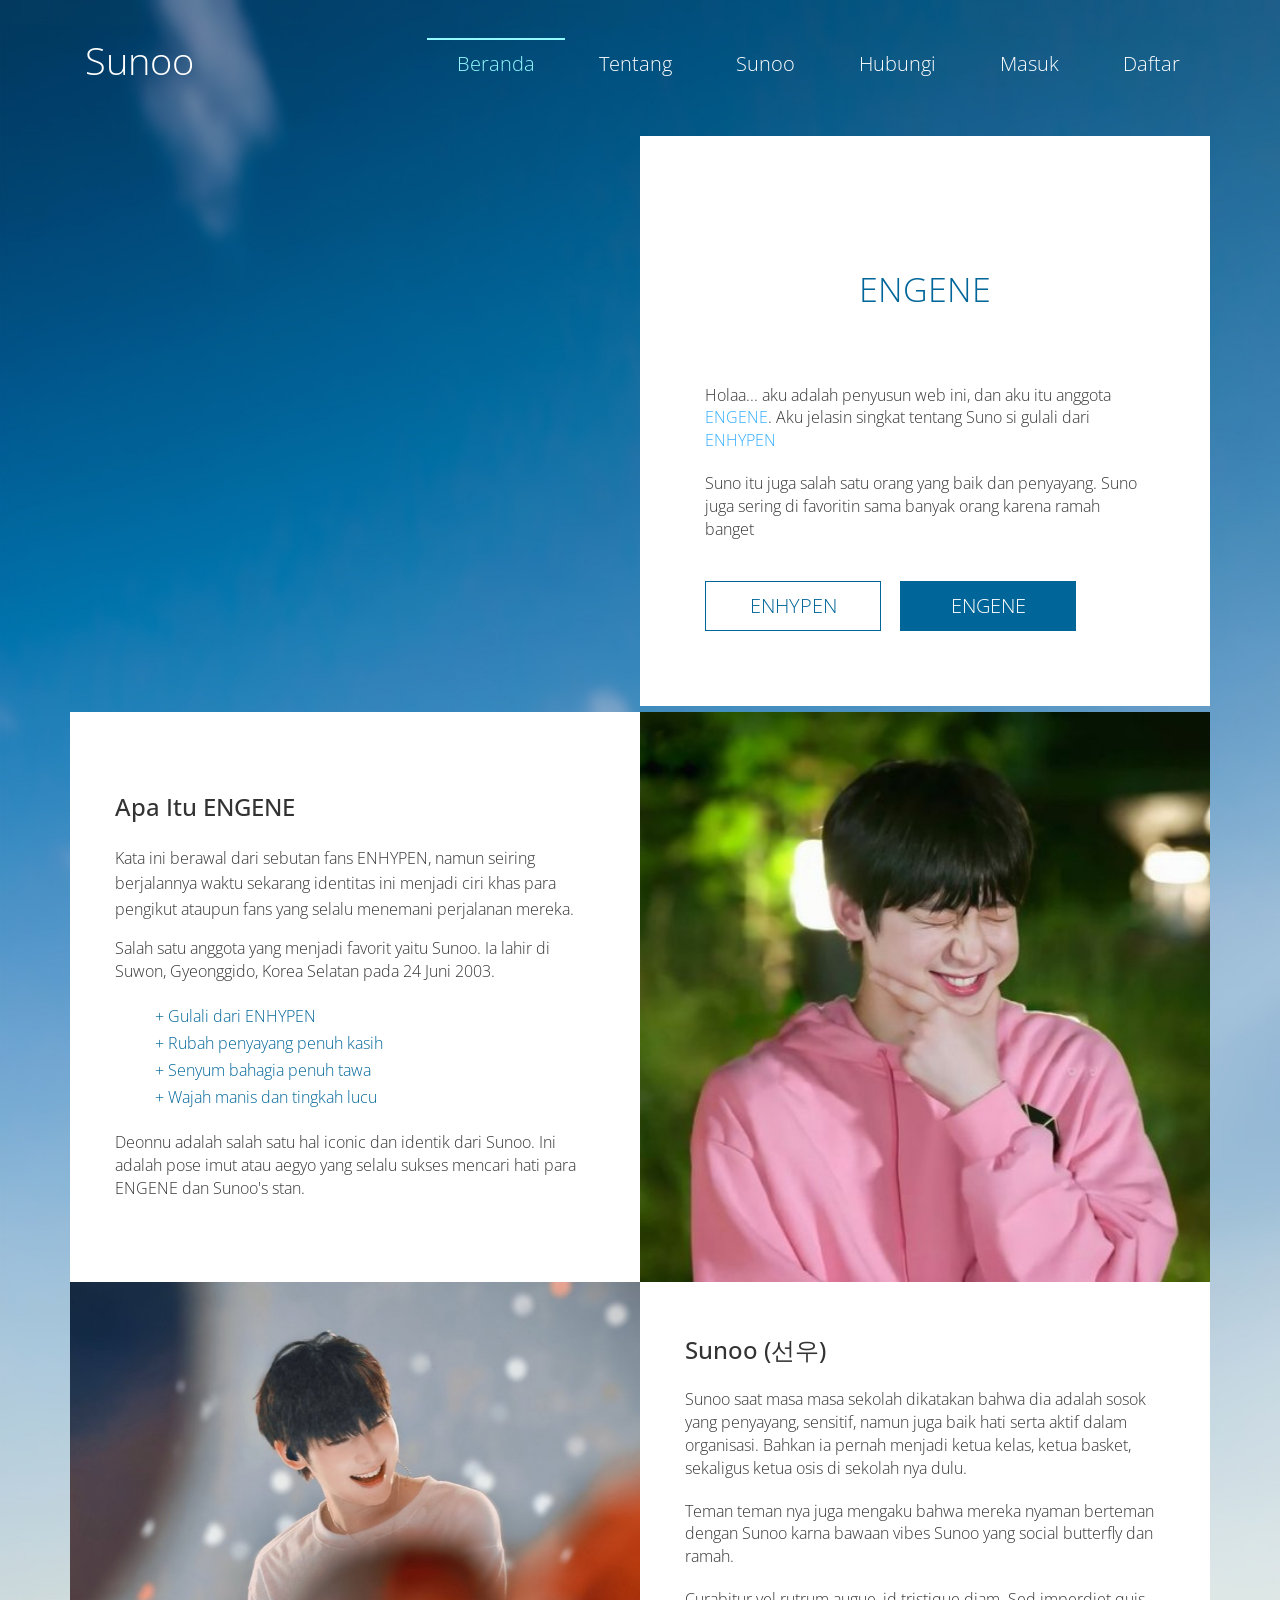
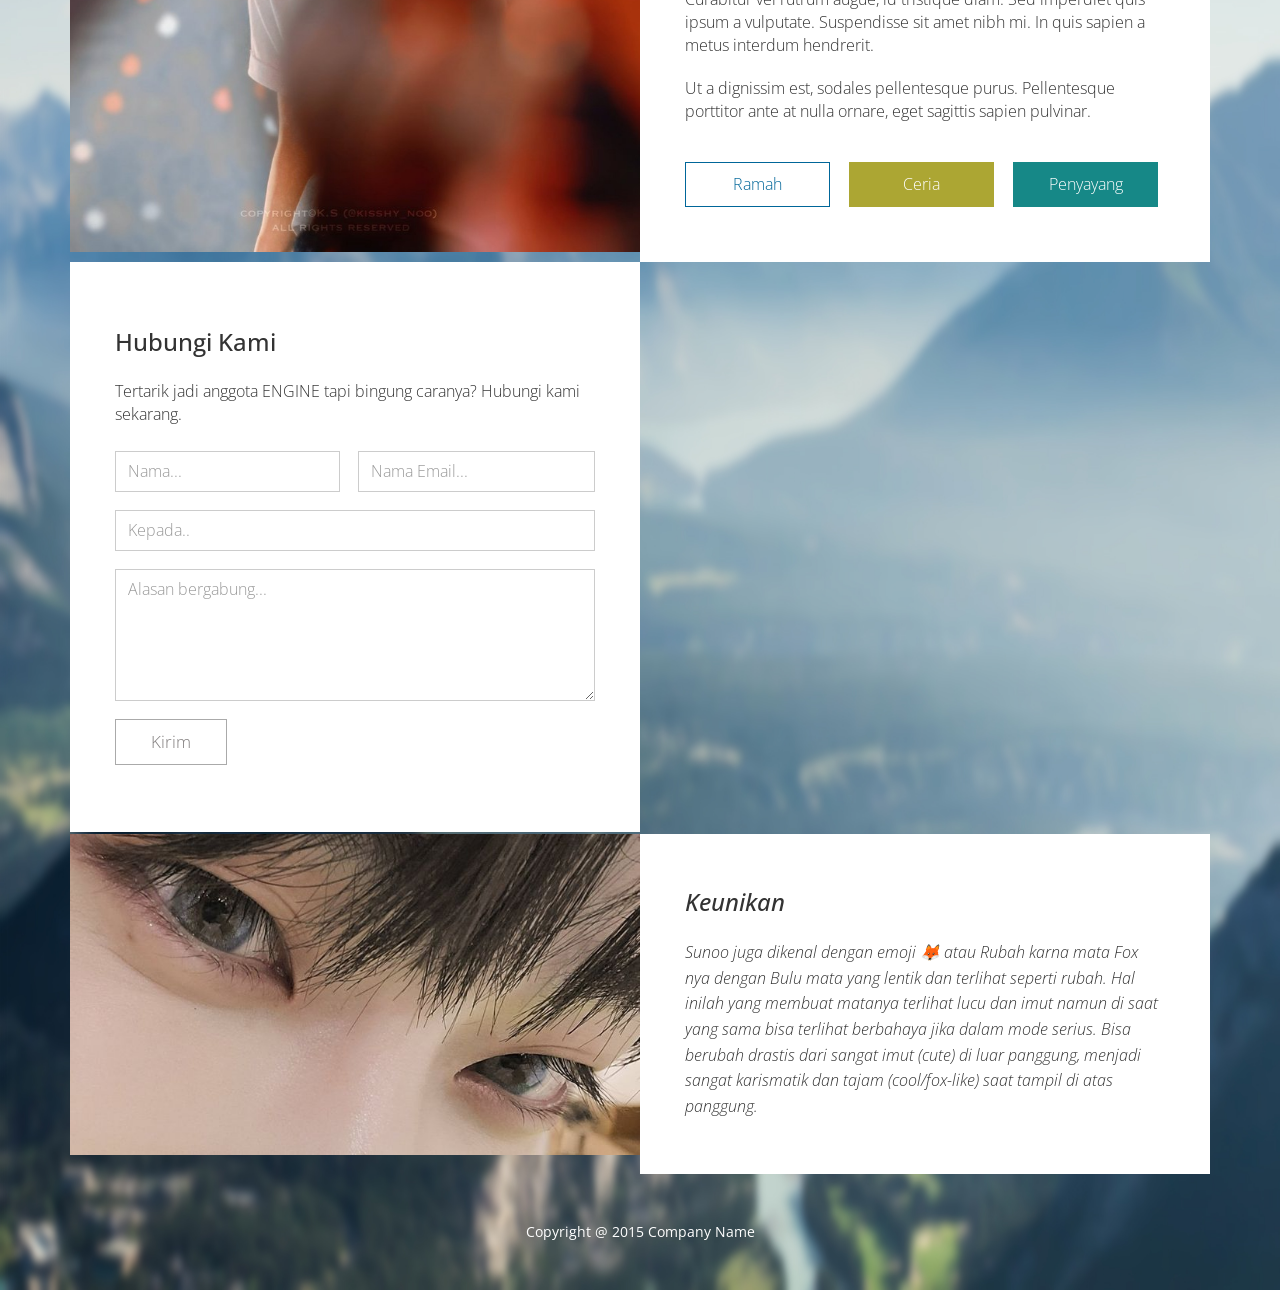
==== index.html @ 1806d96b "Update index.html" ====
<!DOCTYPE html>
<head>
    <meta http-equiv="Content-Type" content="text/html; charset=utf-8" />
    <meta http-equiv="X-UA-Compatible" content="IE=edge">
    <meta name="viewport" content="width=device-width, initial-scale=1">
    <link href='https://fonts.googleapis.com/css?family=Open+Sans:300,400,600,700' rel='stylesheet' type='text/css'>
    <link rel="stylesheet" type="text/css" href="css/bootstrap.min.css">
    <link rel="stylesheet" type="text/css" href="css/templatemo-style.css">
<!--
Puzzle Template
http://www.templatemo.com/tm-477-puzzle
-->
    <title>Puzzle by templatemo</title>
</head>

<body>
    <div class="fixed-header">
        <div class="container">
            <div class="navbar-header">
                <button type="button" class="navbar-toggle">
                    <span class="icon-bar"></span>
                    <span class="icon-bar"></span>
                    <span class="icon-bar"></span>                        
                </button>
                <a class="navbar-brand" href="#">Sunoo</a>
            </div>
            <nav class="main-menu">
                <ul>
                    <li><a href="#home">Beranda</a></li>
                    <li><a href="#services">Tentang</a></li>
                    <li><a href="#clients">Sunoo</a></li>
                    <li><a href="#contact">Hubungi</a></li>
				 <li id="loginMenu" ><a href="login/login.html">Masuk</a></li>
    <li id="registerMenu"><a href="login/register.html">Daftar</a></li>
    <li id="logoutMenu" style="display: none;"><a href="#" id="authLink">Keluar</a></li>
                </ul>
            </nav>
        </div>
    </div>
    
    <div class="container">
        <section class="col-md-12 content" id="home">
           <div class="col-lg-6 col-md-6 content-item">
               
			   
			   <iframe src="https://www.google.com/maps/embed?pb=!1m18!1m12!1m3!1d3952.8996319272687!2d110.39281007500517!3d
				   -7.80044999221977!2m3!1f0!2f0!3f0!3m2!1i1024!2i768!4f13.1!3m3!1m2!1s0x2e7a57669d43fe55%3A0x75fae1bb400d4da5!2sSMA%20Negeri%208%20Yogyakarta!5e0!3m2!1sid!2sid!4v1781585911692!5m2!1sid!2sid" 
				   width="100%" height="570" style="border:0;" allowfullscreen="" loading="lazy" referrerpolicy="no-referrer-when-downgrade"></iframe>
			   
           </div>
           <div class="col-lg-6 col-md-6 content-item content-item-1 background">
               <h2 class="main-title text-center dark-blue-text">ENGENE</h2>
               <p>Holaa... aku adalah penyusun web ini, dan aku itu anggota <span class="light-blue-text">ENGENE</span>. Aku jelasin singkat tentang Suno si gulali dari <span class="light-blue-text">ENHYPEN</span></p>
               <p>Suno itu juga salah satu orang yang baik dan penyayang. Suno juga sering di favoritin sama banyak orang karena ramah banget</p>               
               <button type="button" class="btn btn-big dark-blue-bordered-btn">ENHYPEN</button>
               <button type="button" class="btn btn-big dark-blue-btn">ENGENE</button>
           </div>
       </section>

       <section class="col-md-12 content padding" id="services">
        <div class="col-lg-6 col-md-6 col-md-push-6 content-item">
           <img src="images/Sunoo picture 1.jpg" alt="Image" class="tm-image">
       </div>
       <div class="col-lg-6 col-md-6 col-md-pull-6 content-item background flexbox">
           <h2 class="section-title">Apa Itu ENGENE</h2>
           <p class="section-text">Kata ini berawal dari sebutan fans ENHYPEN, namun seiring berjalannya waktu
		   sekarang identitas ini menjadi ciri khas para pengikut ataupun fans yang selalu menemani perjalanan mereka.</p>
		   <P>Salah satu anggota yang menjadi favorit yaitu Sunoo. Ia lahir di Suwon, Gyeonggido, Korea Selatan pada 24 Juni 2003.</P>
           <ul class="dark-blue-text">
               <li>+ Gulali dari ENHYPEN</li>
               <li>+ Rubah penyayang penuh kasih</li>
               <li>+ Senyum bahagia penuh tawa</li>
               <li>+ Wajah manis dan tingkah lucu</li>
           </ul>
           <p> Deonnu adalah salah satu hal iconic dan identik dari Sunoo. 
			   Ini adalah pose imut atau aegyo yang selalu sukses mencari hati para ENGENE dan Sunoo's stan. </p>
       </div>

   </section>


   <section class="col-md-12 content" id="clients">
       <div class="col-lg-6 col-md-6 content-item">
           <img src="images/Sunoo picture 2.jpg" alt="Image" class="tm-image">
       </div>
       <div class="col-lg-6 col-md-6 content-item background flexbox">
           <h2 class="section-title">Sunoo (선우)</h2>
           <p>Sunoo saat masa masa sekolah dikatakan bahwa dia adalah sosok yang penyayang, sensitif, namun juga baik hati serta aktif dalam organisasi. Bahkan ia pernah menjadi ketua kelas, ketua basket, sekaligus ketua osis di sekolah nya dulu.</p>
           <p>Teman teman nya juga mengaku bahwa mereka nyaman berteman dengan Sunoo karna bawaan vibes Sunoo yang social butterfly dan ramah.</p>
           <p>Curabitur vel rutrum augue, id tristique diam. Sed imperdiet quis ipsum a vulputate. Suspendisse sit amet nibh mi. In quis sapien a metus interdum hendrerit. </p>
           <p>Ut a dignissim est, sodales pellentesque purus. Pellentesque porttitor ante at nulla ornare, eget sagittis sapien pulvinar.</p>
           <div>
               <button type="button" class="btn dark-blue-bordered-btn normal-btn">Ramah</button>
               <button type="button" class="btn yellow-btn normal-btn">Ceria</button>
               <button type="button" class="btn green-btn normal-btn">Penyayang</button>    
           </div>             
       </div>
   </section>


   <section class="col-md-12 content" id="contact">
       <div class="col-lg-6 col-md-6 col-md-push-6 content-item">
           

		   <iframe width="560" height="280" src="https://www.youtube.com/embed/wXFLzODIdUI?si=yApA4W4ki4CWRCV7"
			   title="YouTube video player" frameborder="0" allow="accelerometer; autoplay; clipboard-write; encrypted-media; gyroscope; picture-in-picture;
			   web-share" referrerpolicy="strict-origin-when-cross-origin" allowfullscreen></iframe>

		   <iframe width="560" height="280" src="https://www.youtube.com/embed/qedonJosQ3g?si=vlTfmJRQ07raY9t3"
			   title="YouTube video player" frameborder="0" allow="accelerometer; autoplay; clipboard-write; encrypted-media; gyroscope; picture-in-picture; 
			   web-share" referrerpolicy="strict-origin-when-cross-origin" allowfullscreen></iframe>
		   
       </div>
       <div class="col-lg-6 col-md-6 col-md-pull-6 content-item background flexbox">
           <h2 class="section-title">Hubungi Kami</h2>
           <p class="margin-b-25">Tertarik jadi anggota ENGINE tapi bingung caranya? Hubungi kami sekarang.</p>

           <!--<div class="row"> -->
           <form method="post" name="contact-form" class="contact-form">
            <div class="col-lg-6 col-md-6 col-sm-6 col-xs-12">
                <div class="form-group">
                    <input name="name" type="text" class="form-control" id="name" placeholder="Nama..." required>
                </div>    
            </div>
            <div class="col-lg-6 col-md-6 col-sm-6 col-xs-12 pad-l-3">
                <div class="form-group contact-field">
                    <input name="email" type="email" class="form-control" id="email" placeholder="Nama Email..." required>
                </div>    
            </div>
            <div class="col-lg-12 col-md-12 col-sm-12 col-xs-12">
                <div class="form-group contact-field">
                    <input name="subject" type="text" class="form-control" id="subject" placeholder="Kepada.." required>
                </div>   
            </div>
            <div class="col-lg-12 col-md-12 col-sm-12 col-xs-12">
                <div class="form-group contact-field">
                    <textarea name="message" rows="5" class="form-control" id="message" placeholder="Alasan bergabung..." required></textarea>
                </div>    
            </div>
            <div class="col-lg-12 col-md-12 col-sm-12 col-xs-12">
                <div class="form-group margin-b-0">
                    <button type="submit" id="form-submit" class="btn no-bg btn-contact">Kirim</button>
                </div>    
            </div>
        </form>
        <!--</div> -->
        <div id="msgSubmit" class="h3 text-center hidden">Pesan Terkirim</div>

    </div>

</section>

<footer class="col-md-12 content" id="externals">
 <div class="col-lg-6 col-md-6 last">
   <img src="images/Sunoo picture 3.jpg" alt="Image" class="tm-image">
</div>
<div class="col-lg-6 col-md-6 background last about-text-container">
   <h2 class="section-title">Keunikan</h2>
   <p class="about-text">Sunoo juga dikenal dengan emoji 🦊 atau Rubah karna mata
	   Fox nya dengan Bulu mata yang lentik dan terlihat seperti rubah. Hal inilah yang membuat 
	   matanya terlihat lucu dan imut namun di saat yang sama bisa terlihat berbahaya jika dalam mode serius.
	   Bisa berubah drastis dari sangat imut (cute)
	   di luar panggung, menjadi sangat karismatik dan tajam (cool/fox-like) saat tampil di atas panggung.</p>       
</div>
</footer>

</div>

<div class="text-center footer">
	<div class="container">
		Copyright @ 2015 Company Name
    </div>
</div>

<script src="js/jquery.min.js"></script>
<script src="js/bootstrap.min.js"></script>
<script src="js/jquery.singlePageNav.min.js"></script>
<script src="login/js/welcome.js"></script>
<script>

// Check scroll position and add/remove background to navbar
function checkScrollPosition() {
    if($(window).scrollTop() > 50) {
      $(".fixed-header").addClass("scroll");
  } else {        
      $(".fixed-header").removeClass("scroll");
  }
}

$(document).ready(function () {   
    // Single page nav
    $('.fixed-header').singlePageNav({
        offset: 59,
        filter: ':not(.external)',
        updateHash: true        
    });

    checkScrollPosition();

    // nav bar
    $('.navbar-toggle').click(function(){
        $('.main-menu').toggleClass('show');
    });

    $('.main-menu a').click(function(){
        $('.main-menu').removeClass('show');
    });
});

$(window).on("scroll", function() {
    checkScrollPosition();    
});
</script>

	<script>
    
    const loginMenu = document.getElementById("loginMenu");
    const registerMenu = document.getElementById("registerMenu");
    const logoutMenu = document.getElementById("logoutMenu");
    const authLink = document.getElementById("authLink");

    
    const isLoggedIn = localStorage.getItem("username");

    if (isLoggedIn) {
        
        loginMenu.style.display = "none";    
        registerMenu.style.display = "none"; 
        logoutMenu.style.display = "block";  

        authLink.href = "../index.html";
        loginMenu.href ="../index.html";
        registerMenu.href="../index.html";
        
        authLink.addEventListener("click", function(e) {
            e.preventDefault(); 
            
            localStorage.removeItem("username");
            alert("Kamu berhasil keluar!");

            window.location.reload();
            
            
             
        });

    }
        </script>
	
</body>
</html>
---- css/templatemo-style.css ----
/* 

Puzzle Template

http://www.templatemo.com/tm-477-puzzle 

*/

a,
a:hover,
a:focus {
    text-decoration: none;
}
a:focus {
    outline: none;
}
body{
    margin:0;
    padding:0;
    background-image:url(../images/back.jpg);
    background-repeat:no-repeat;
    background-size:100% 100%;
    font-family: 'Open Sans', sans-serif;
    font-size: 16px;
    font-weight:300;
}
.row {
    margin-right: 0px;
    margin-left: 0px;
}
p {
    margin: 0 0 20px;
}
.tm-image {
    width: 100%;
    height: 100%;
}
.fixed-header{
    width:100%;
    float:left;
    /*background-color:#023D69;*/
    position:fixed;
    top:0;
    z-index:111;
    transition:all 0.4s;
    -webkit-transition:all 0.4s;
    padding: 35px 0px;
}
.navbar-toggle {
    position: absolute;
    top: 8px;
    right: 17px;
    margin: 0;
    z-index: 99999999;
    color: #fff;
    padding: 10px 10px;
    background-color: #006699;
    border: none;
    font-weight: bold;
    display:none;
}
.navbar-brand {
    color: #fff;
    font-weight:300;
    font-size: 38px;
}
.navbar-brand:hover,
.navbar-brand:focus {
    color: #93FAFF;
}
.fixed-header ul{
    padding:0;
    float:right;
    margin:0;
}
.fixed-header ul li{
    display:inline-block;
    padding: 15px 0px;
}
.fixed-header ul li a{
    text-decoration:none;
    color:#fff;
    font-size: 20px;
    font-weight: 300;
    padding: 10px 30px 0;    
}
.fixed-header ul li a:hover,
.fixed-header ul li .current{
    color: #93FAFF;
    border-top:2px solid #93FAFF;
}
.fixed-header {
    background: transparent;
}
.fixed-header.scroll {
    background: rgba(2, 61, 105, 0.80);
    padding: 0;
}
.fixed-header.scroll .navbar-brand {
    font-size: 30px;
}

#home {
    padding-top: 8.5em;
}
.content {
    padding-right: 0px;
    padding-left: 0px;
}
.content-item {
    padding-right: 0px;
    padding-left: 0px;
    min-height:570px !important;
}
.content-item p:last-child {
    margin-bottom: 0;
}
.background.content-item-1 {
    padding: 60px 65px;
}
.last {
    padding-right: 0px;
    padding-left: 0px;
    min-height:284px !important;    
}
.background {
    background-color: #fff;
    padding: 55px 45px;
}
.about-text-container {
    font-style: italic;
    display: -webkit-flex;
    display: -ms-flexbox;
    display: flex;
    -webkit-flex-direction: column;
        -ms-flex-direction: column;
            flex-direction: column;
    -webkit-justify-content: center;
        -ms-flex-pack: center;
            justify-content: center;
}
.about-text {
    margin-bottom: 0;
    line-height: 1.6;
}
.main-title {    
    font-weight: 300;
    font-size: 34px;
    line-height: 1.4;
    margin-top: 70px;
    margin-bottom: 70px;
}
.section-title {
    font-size: 1.5em;
    margin-top: 0;
    margin-bottom: 25px;
}
.dark-blue-text {
    color: #006699;
}
.light-blue-text {
    color: #2FACFF;
}
.dark-blue-bordered-btn:hover,
.dark-blue-bordered-btn:focus,
.dark-blue-btn {
    background: #006699;
    color: white;    
}
.dark-blue-btn:hover,
.dark-blue-btn:focus,
.dark-blue-bordered-btn {
    background: none;
    border: 1px solid #006699;
    color: #006699;
}
.section-text {
    line-height: 1.6;
    font-size: 1em;
    margin-bottom: 15px;
}
.background ul {
   margin-bottom:20px;
}
.background li {
    list-style: none;
    font-size: 16px;
    line-height: 27px;
}
.btn {
    border-radius:0px;
    padding: 10px 25px;
    margin-top: 20px;
    font-size: 20px;
    font-weight: 300;
    margin-right: 15px;
    transition:all 0.3s;
    -webkit-transition:all 0.3s;
}
.btn:last-child {
    margin-right: 0;
}
.btn-big {
    padding: 10px 40px;
    min-width: 176px;
}
.btn-contact {
    font-size: 17px;
    padding: 10px 35px;
    color: #807D7D;
    font-weight: 300;
    margin-top: 0;
    transition: all 0.3s ease;
}
.btn-contact:hover,
.btn-contact:focus {
    color: white;
    background-color: rgba(47,47,47,0.5);
}
.no-bg {
    background: none;
    border: 1px solid #aaa;
}
.yellow-btn {
    background:#ACA633;
    border:1px solid #ACA633;
    color:#fff;
}
.yellow-btn:hover,
.yellow-btn:focus {
    background: none;
    color: #ACA633;
}
.green-btn {
    background:#168887;
    border:1px solid #168887;
    color:#fff; 
}
.green-btn:hover,
.green-btn:focus {
    background: none;
    color: #168887;
}
.normal-btn {
    font-size: 16px;
    font-weight: 300;
    min-width: 145px;
}
.form-control {
    box-shadow: none;
    font-size: 16px;
    height: auto;
    padding: 8px 12px;
}
.form-group {
    margin-bottom: 18px;
}
.contact-form {
    overflow: hidden;
    margin-left: -15px;
    margin-right: -15px;
}
.content-item input, .content-item textarea {
    border-radius:0px;
}
.contact-field {
    padding-left: 0;
    padding-right: 0;
}
.footer {
    color:#fff;
    font-size: 14px;
    font-weight: 400;
    padding:48px 0;
}
.footer a {
	color: #FF6;
}
.margin-b-0 {
    margin-bottom: 0;
}
.flexbox {
    display: -webkit-flex;
    display: -ms-flexbox;
    display: flex;
    -webkit-flex-direction: column;
        -ms-flex-direction: column;
            flex-direction: column;
    -webkit-justify-content: center;
        -ms-flex-pack: center;
            justify-content: center;
}
.pad-l-3 {
    padding-left: 3px;
}
.margin-b-25 {
    margin-bottom: 25px;
}

@media screen and (max-width:1199px){
    .content-item {
        min-height: 470px !important;
    }
    .content-item img {
        min-height: 470px !important;
    }
    .background p {
        line-height: 22px;        
    }
    .background p,
    .background li {
        font-size: 13px;
    }
    .background h2 {
        margin-bottom: 15px !important;
    }
    p {
        margin: 0 0 10px;
    }
    .btn {
        margin-top: 15px;        
    }
    .background {
        background-color: #fff;        
    }
    .last {
        min-height: 235px !important;
    }
    textarea#message {
        height: 125px;
    }
}

@media screen and (max-width: 1199px) and (min-width: 992px) {
    .background {
        padding: 25px;
    }
    .background.content-item-1 {
        padding: 0 40px;
    }
    .btn {
        margin-top: 10px;
    }
    .btn-contact {
        margin-top: 0;
    }
    .form-control {
        font-size: 0.9em;
    }
}

@media screen and (max-width:991px){

    .content-item {
        min-height: inherit !important;
    }
    .content-item img {
        min-height: inherit !important;
    }
    .fixed-header ul li a {
        padding: 0px 15px;
    }
    .background p {
        line-height: 27px;
    }
    .background p,
    .background li {
        font-size: 16px;
    }
    .background h2 {
        margin-bottom: 20px;
    }
    p {
        margin: 0 0 20px;
    }
    .btn {
        margin-top: 20px;        
    }
    .last {
        min-height: 284px !important;
    }
    textarea#message {
        height: inherit;
    }
}

@media screen and (max-width:767px){
    .last {
        min-height: inherit !important;
    }
    .fixed-header.scroll .navbar-brand {
        padding: 12px 15px 0;
    }
    .navbar-toggle {
       display:block;
       top: 15px;
       background-color: white;       
    }
    .fixed-header.scroll .navbar-toggle {
        top: 8px;
    }
    .navbar-toggle .icon-bar {
        background-color: #006699;
    }
    
    .fixed-header ul li a:hover, 
    .fixed-header ul li .current {
        border-top: none;
    }
    .fixed-header {
        padding: 5px 0;
    }
    .fixed-header ul li a {
        font-size: 1em;
    }
    .main-menu ul {
        width: 100%;
        background-color: #023D69;
    }
    .main-menu {
        max-height: 0;
        transition: max-height 0.3s;
        overflow: hidden;
    }
    /* http://css3.bradshawenterprises.com/animating_height/ */
    .main-menu.show {
        max-height: 250px;
        overflow: auto;
    }
    .main-menu ul li {
        display: block;
        padding: 10px 0px;
        width: 100%;
        float:left;
    }
    .main-menu ul li a {
        padding: 0px 0px;
        width: 100%;
        float: left;
    }
    #home {
        padding-top: 62px;
    }
    .pad-l-3 {
        padding-left: 15px;
    }
}

@media screen and (max-width:500px) {
    .btn {
        margin-top: 10px;
    }
}

@media screen and (max-width: 480px) {
    .background.content-item-1 {
        padding: 40px 45px;
    }
}

@media screen and (max-width: 420px) {
    .background {
        padding: 40px 35px;
    }
    .background.content-item-1 {
        padding: 20px 25px;
    }
}
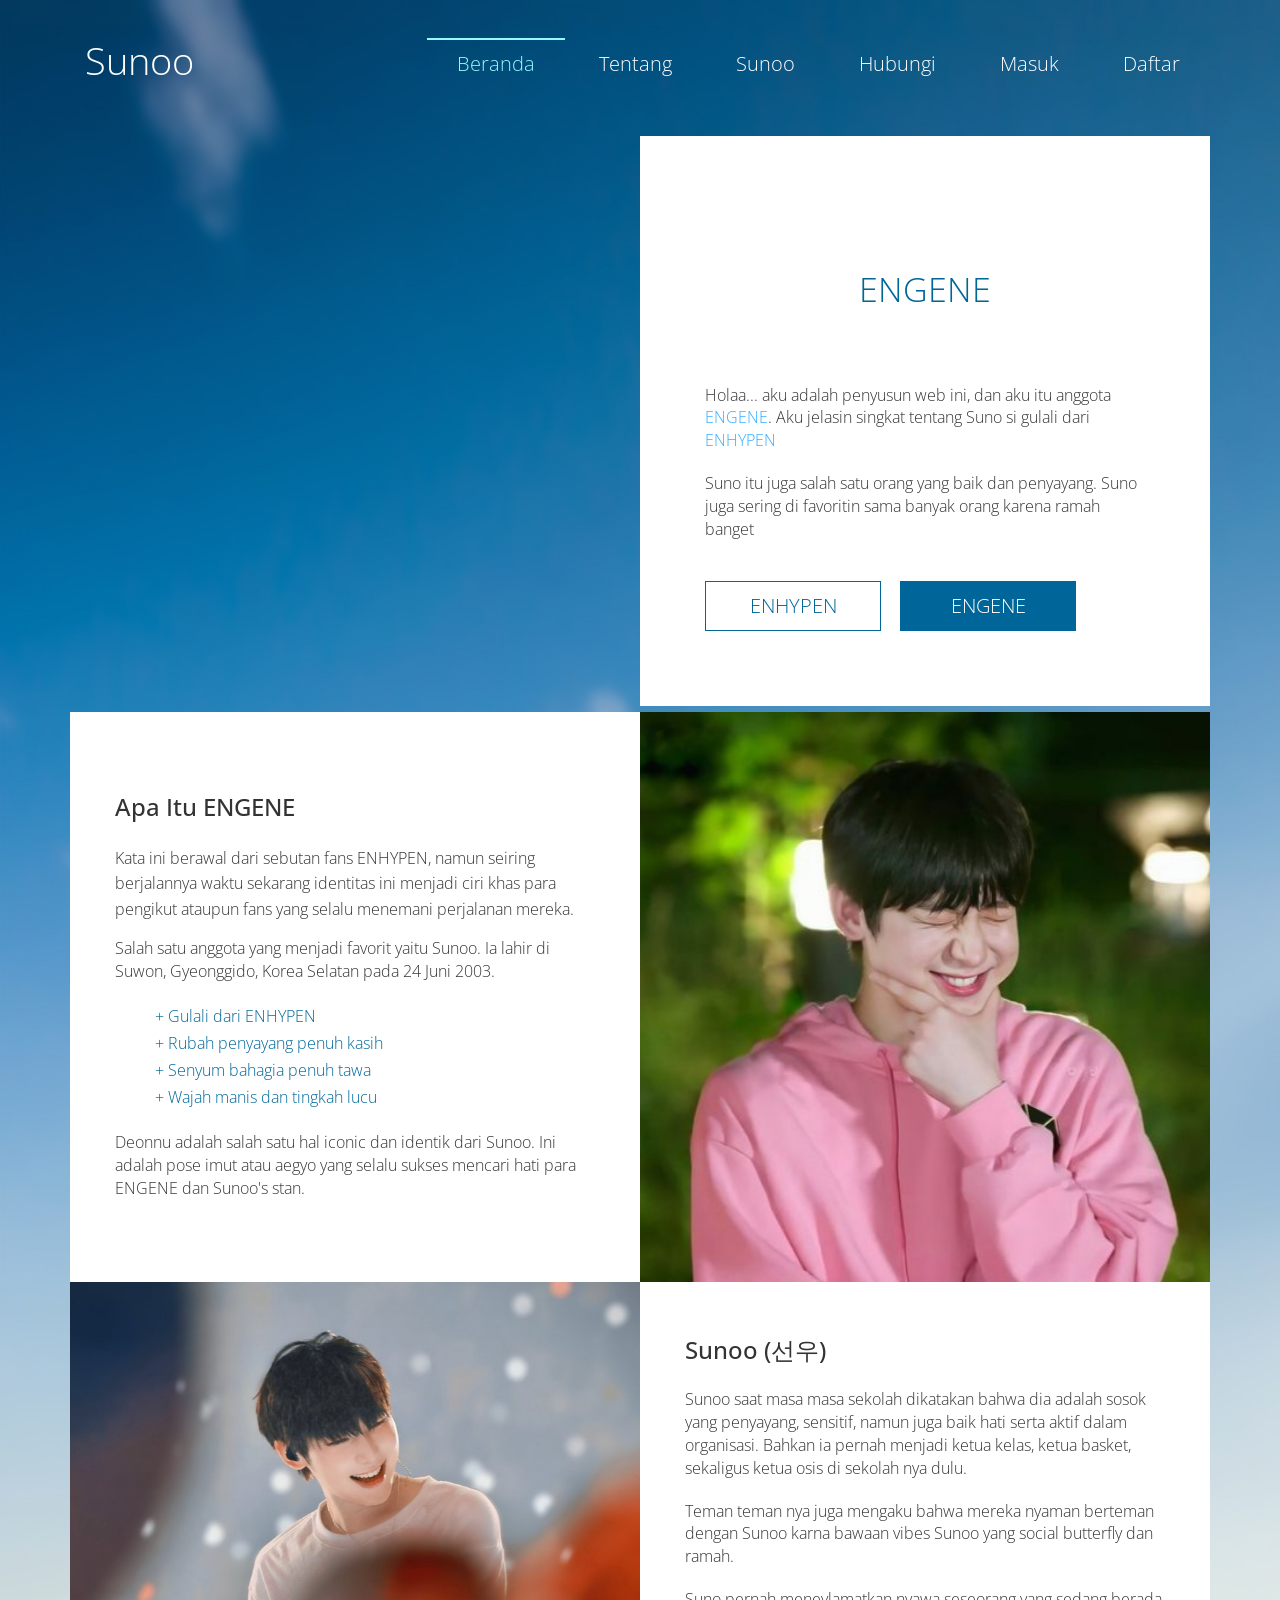
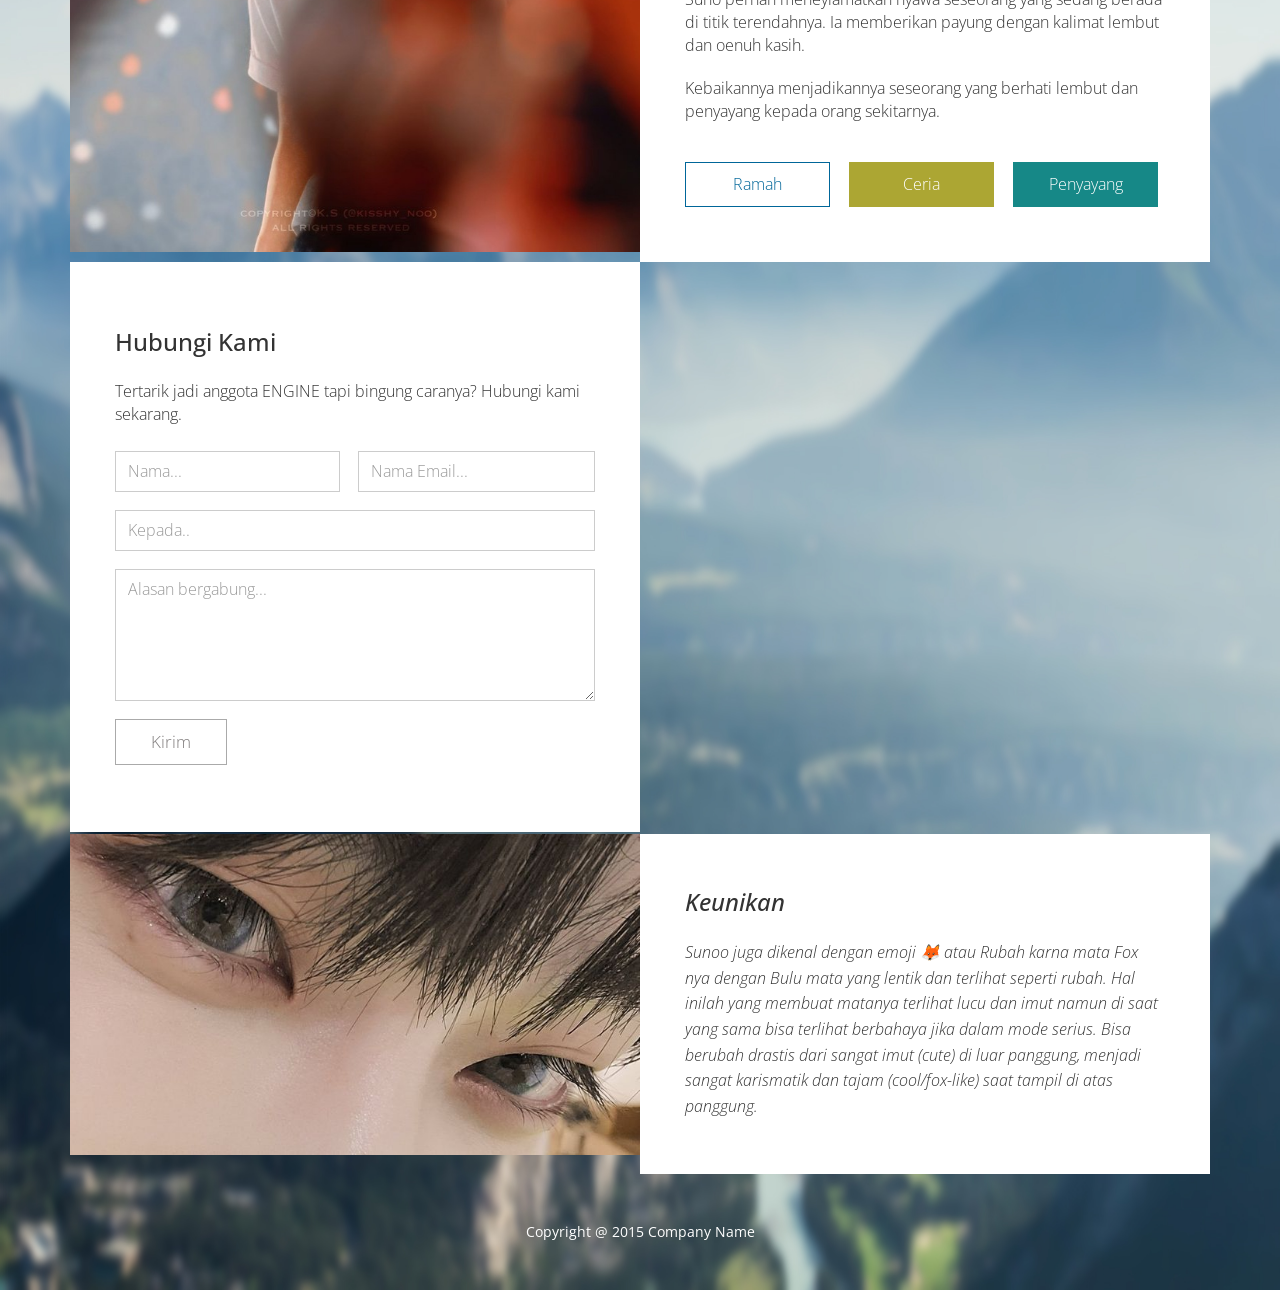
==== commit e4f43fe5: "Update index.html" ====
--- a/index.html
+++ b/index.html
@@ -6,11 +6,8 @@
     <link href='https://fonts.googleapis.com/css?family=Open+Sans:300,400,600,700' rel='stylesheet' type='text/css'>
     <link rel="stylesheet" type="text/css" href="css/bootstrap.min.css">
     <link rel="stylesheet" type="text/css" href="css/templatemo-style.css">
-<!--
-Puzzle Template
-http://www.templatemo.com/tm-477-puzzle
--->
-    <title>Puzzle by templatemo</title>
+
+    <title>Website Maula</title>
 </head>
 
 <body>
@@ -87,8 +84,8 @@
            <h2 class="section-title">Sunoo (선우)</h2>
            <p>Sunoo saat masa masa sekolah dikatakan bahwa dia adalah sosok yang penyayang, sensitif, namun juga baik hati serta aktif dalam organisasi. Bahkan ia pernah menjadi ketua kelas, ketua basket, sekaligus ketua osis di sekolah nya dulu.</p>
            <p>Teman teman nya juga mengaku bahwa mereka nyaman berteman dengan Sunoo karna bawaan vibes Sunoo yang social butterfly dan ramah.</p>
-           <p>Curabitur vel rutrum augue, id tristique diam. Sed imperdiet quis ipsum a vulputate. Suspendisse sit amet nibh mi. In quis sapien a metus interdum hendrerit. </p>
-           <p>Ut a dignissim est, sodales pellentesque purus. Pellentesque porttitor ante at nulla ornare, eget sagittis sapien pulvinar.</p>
+           <p>Suno pernah meneylamatkan nyawa seseorang yang sedang berada di titik terendahnya. Ia memberikan payung dengan kalimat lembut dan oenuh kasih. </p>
+           <p>Kebaikannya menjadikannya seseorang yang berhati lembut dan penyayang kepada orang sekitarnya.</p>
            <div>
                <button type="button" class="btn dark-blue-bordered-btn normal-btn">Ramah</button>
                <button type="button" class="btn yellow-btn normal-btn">Ceria</button>
@@ -212,40 +209,7 @@
 });
 </script>
 
-	<script>
-    
-    const loginMenu = document.getElementById("loginMenu");
-    const registerMenu = document.getElementById("registerMenu");
-    const logoutMenu = document.getElementById("logoutMenu");
-    const authLink = document.getElementById("authLink");
-
-    
-    const isLoggedIn = localStorage.getItem("username");
-
-    if (isLoggedIn) {
-        
-        loginMenu.style.display = "none";    
-        registerMenu.style.display = "none"; 
-        logoutMenu.style.display = "block";  
-
-        authLink.href = "../index.html";
-        loginMenu.href ="../index.html";
-        registerMenu.href="../index.html";
-        
-        authLink.addEventListener("click", function(e) {
-            e.preventDefault(); 
-            
-            localStorage.removeItem("username");
-            alert("Kamu berhasil keluar!");
-
-            window.location.reload();
-            
-            
-             
-        });
-
-    }
-        </script>
+	
 	
 </body>
 </html>
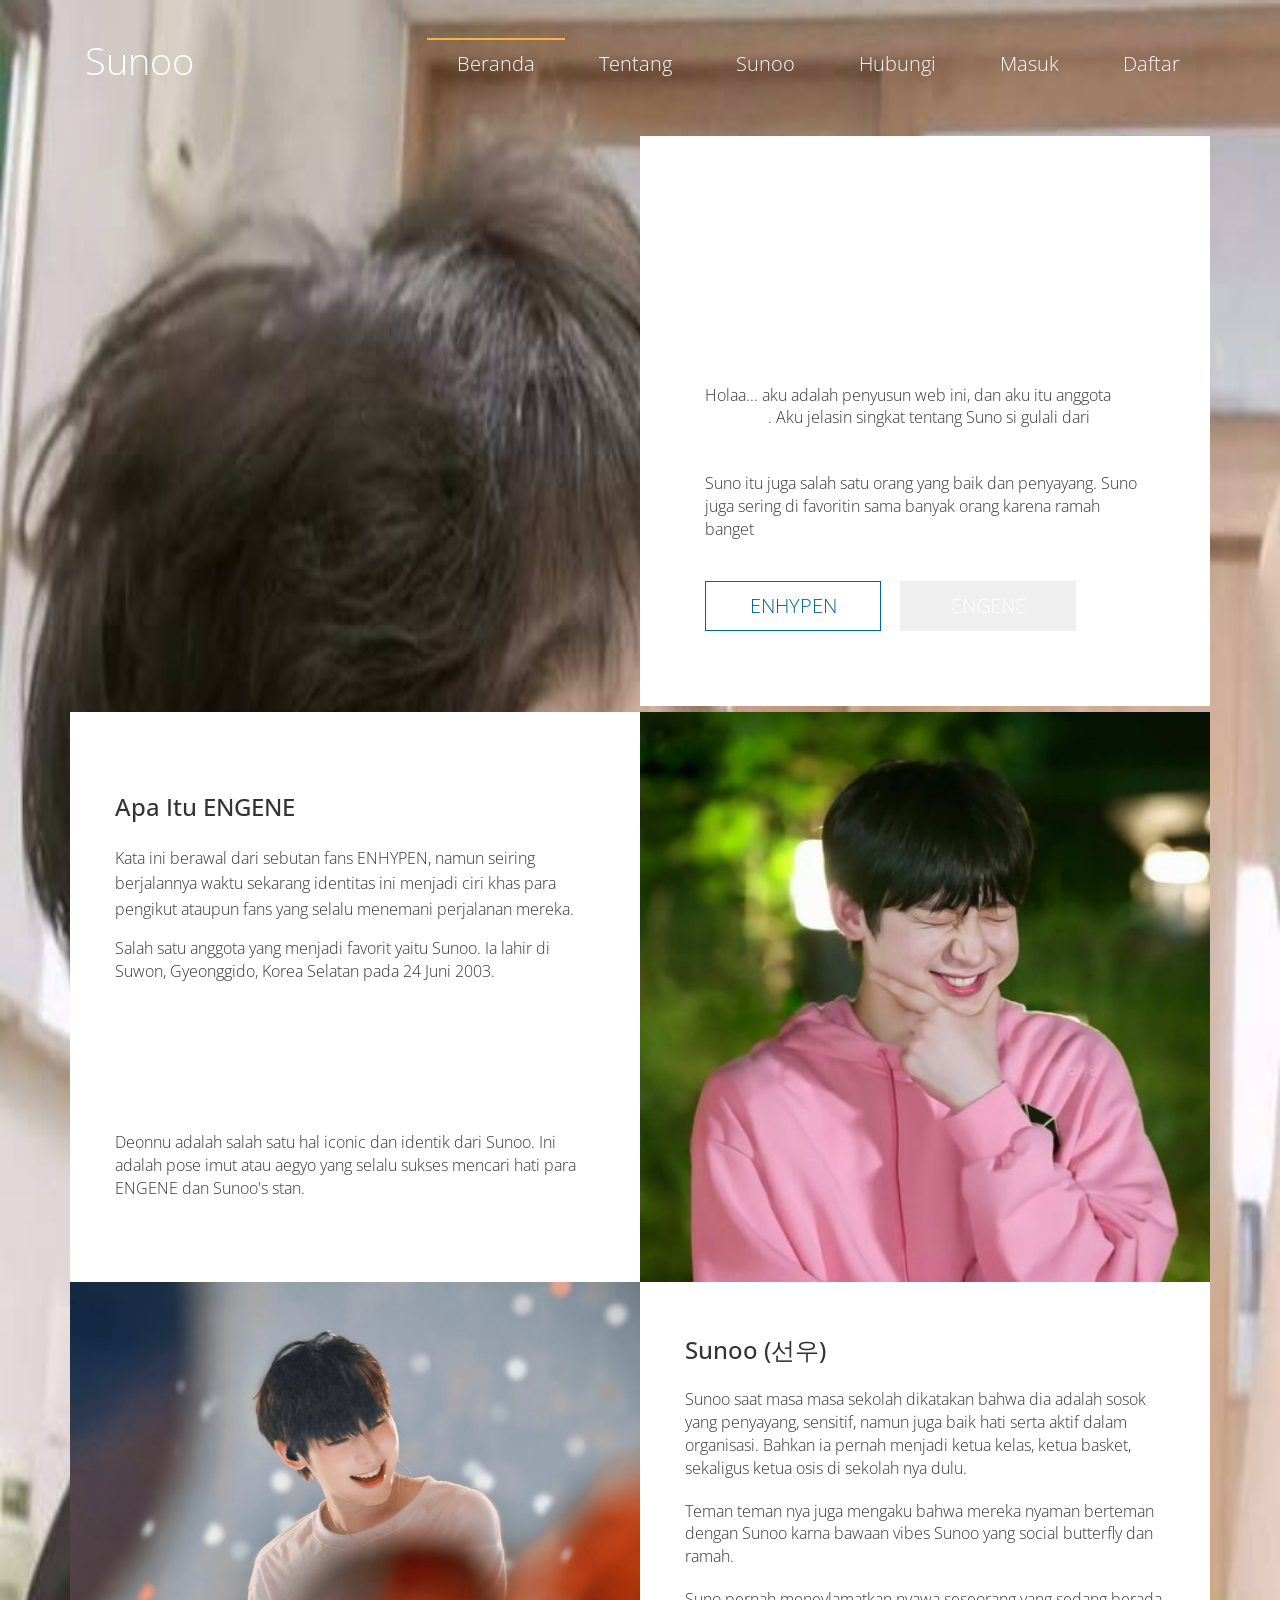
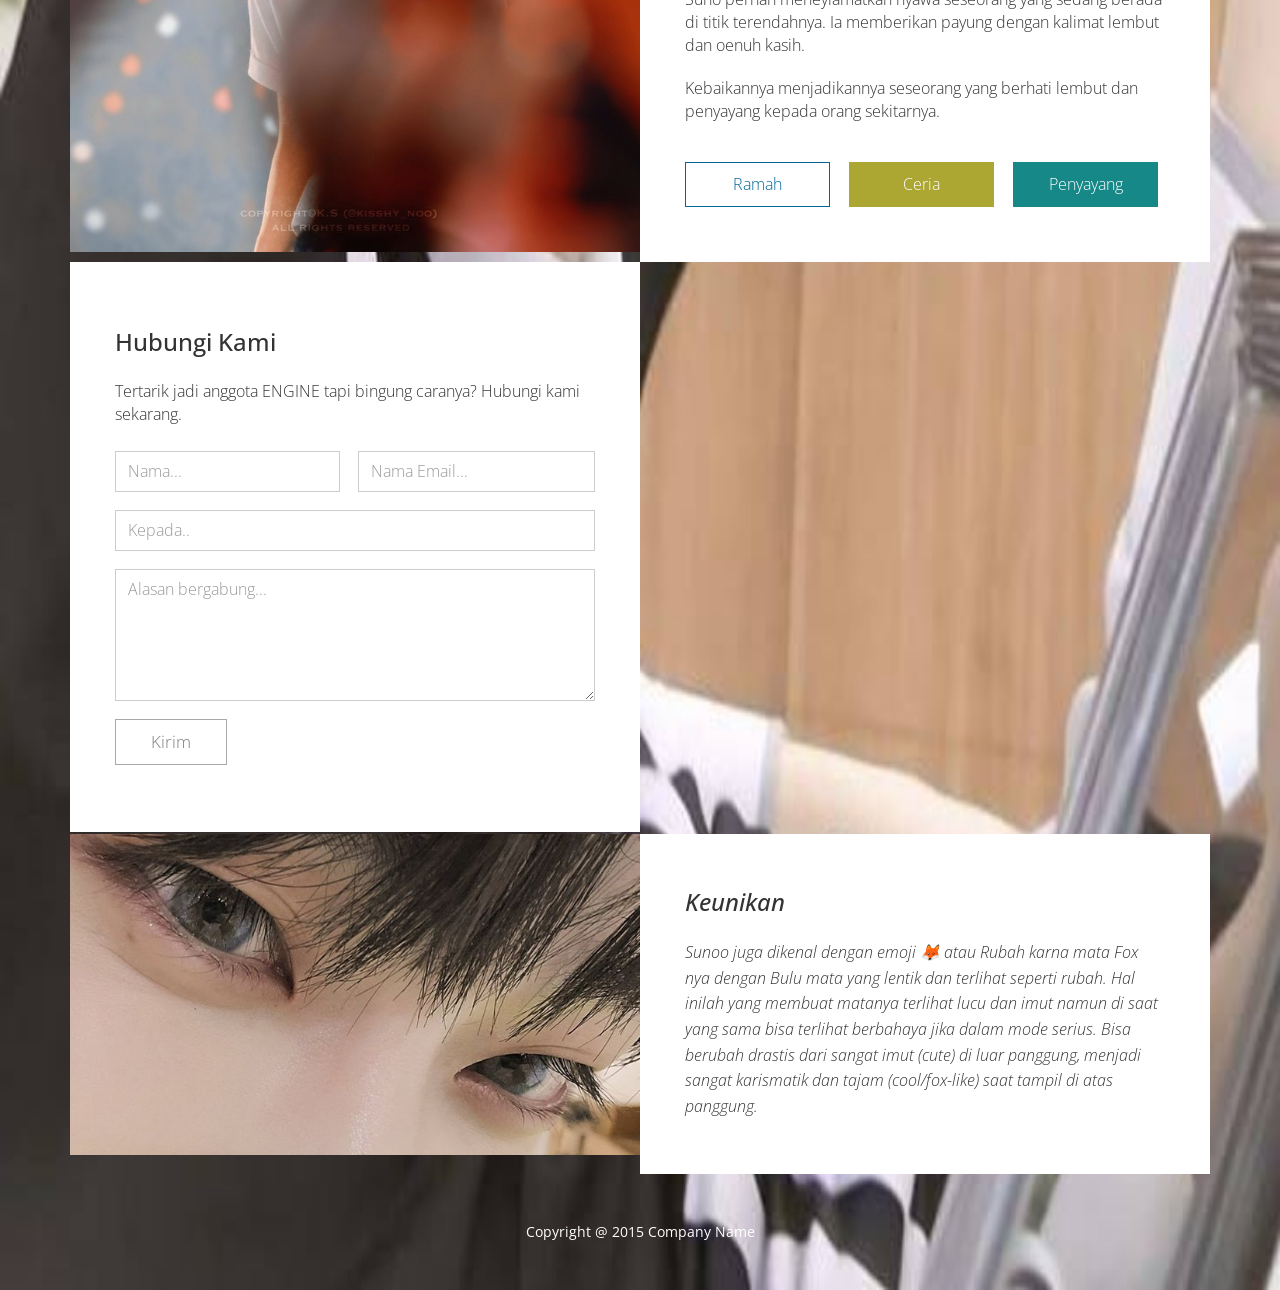
==== commit 7c29ba0a: "Update index.html" ====
--- a/index.html
+++ b/index.html
@@ -27,9 +27,9 @@
                     <li><a href="#services">Tentang</a></li>
                     <li><a href="#clients">Sunoo</a></li>
                     <li><a href="#contact">Hubungi</a></li>
-				 <li id="loginMenu" ><a href="login/login.html">Masuk</a></li>
-    <li id="registerMenu"><a href="login/register.html">Daftar</a></li>
-    <li id="logoutMenu" style="display: none;"><a href="#" id="authLink">Keluar</a></li>
+				<li id="loginMenu"><a href="login/login.html" class="external">Masuk</a></li>
+    <li id="registerMenu"><a href="login/register.html" class="external">Daftar</a></li>
+    <li id="logoutMenu" style="display: none;"><a href="#" class="external" id="authLink">Keluar</a></li>
                 </ul>
             </nav>
         </div>
--- a/css/templatemo-style.css
+++ b/css/templatemo-style.css
@@ -17,7 +17,7 @@
 body{
     margin:0;
     padding:0;
-    background-image:url(../images/back.jpg);
+    background-image:url(../images/backl.jpg);
     background-repeat:no-repeat;
     background-size:100% 100%;
     font-family: 'Open Sans', sans-serif;
@@ -52,9 +52,9 @@
     right: 17px;
     margin: 0;
     z-index: 99999999;
-    color: #fff;
+    color: #FFAE42;
     padding: 10px 10px;
-    background-color: #006699;
+    background-color:#FFAE42;
     border: none;
     font-weight: bold;
     display:none;
@@ -66,7 +66,7 @@
 }
 .navbar-brand:hover,
 .navbar-brand:focus {
-    color: #93FAFF;
+    color: #FFAE42;
 }
 .fixed-header ul{
     padding:0;
@@ -86,8 +86,8 @@
 }
 .fixed-header ul li a:hover,
 .fixed-header ul li .current{
-    color: #93FAFF;
-    border-top:2px solid #93FAFF;
+    color: #fff;
+    border-top:2px solid #FFAE42;
 }
 .fixed-header {
     background: transparent;
@@ -124,7 +124,7 @@
     min-height:284px !important;    
 }
 .background {
-    background-color: #fff;
+    background-color:#fff;
     padding: 55px 45px;
 }
 .about-text-container {
@@ -156,15 +156,15 @@
     margin-bottom: 25px;
 }
 .dark-blue-text {
-    color: #006699;
+    color:#fff;
 }
 .light-blue-text {
-    color: #2FACFF;
+    color: #fff;
 }
 .dark-blue-bordered-btn:hover,
 .dark-blue-bordered-btn:focus,
 .dark-blue-btn {
-    background: #006699;
+    background: FFAE42;
     color: white;    
 }
 .dark-blue-btn:hover,
@@ -394,7 +394,7 @@
     .navbar-toggle {
        display:block;
        top: 15px;
-       background-color: white;       
+       background-color: #FFAE42;       
     }
     .fixed-header.scroll .navbar-toggle {
         top: 8px;
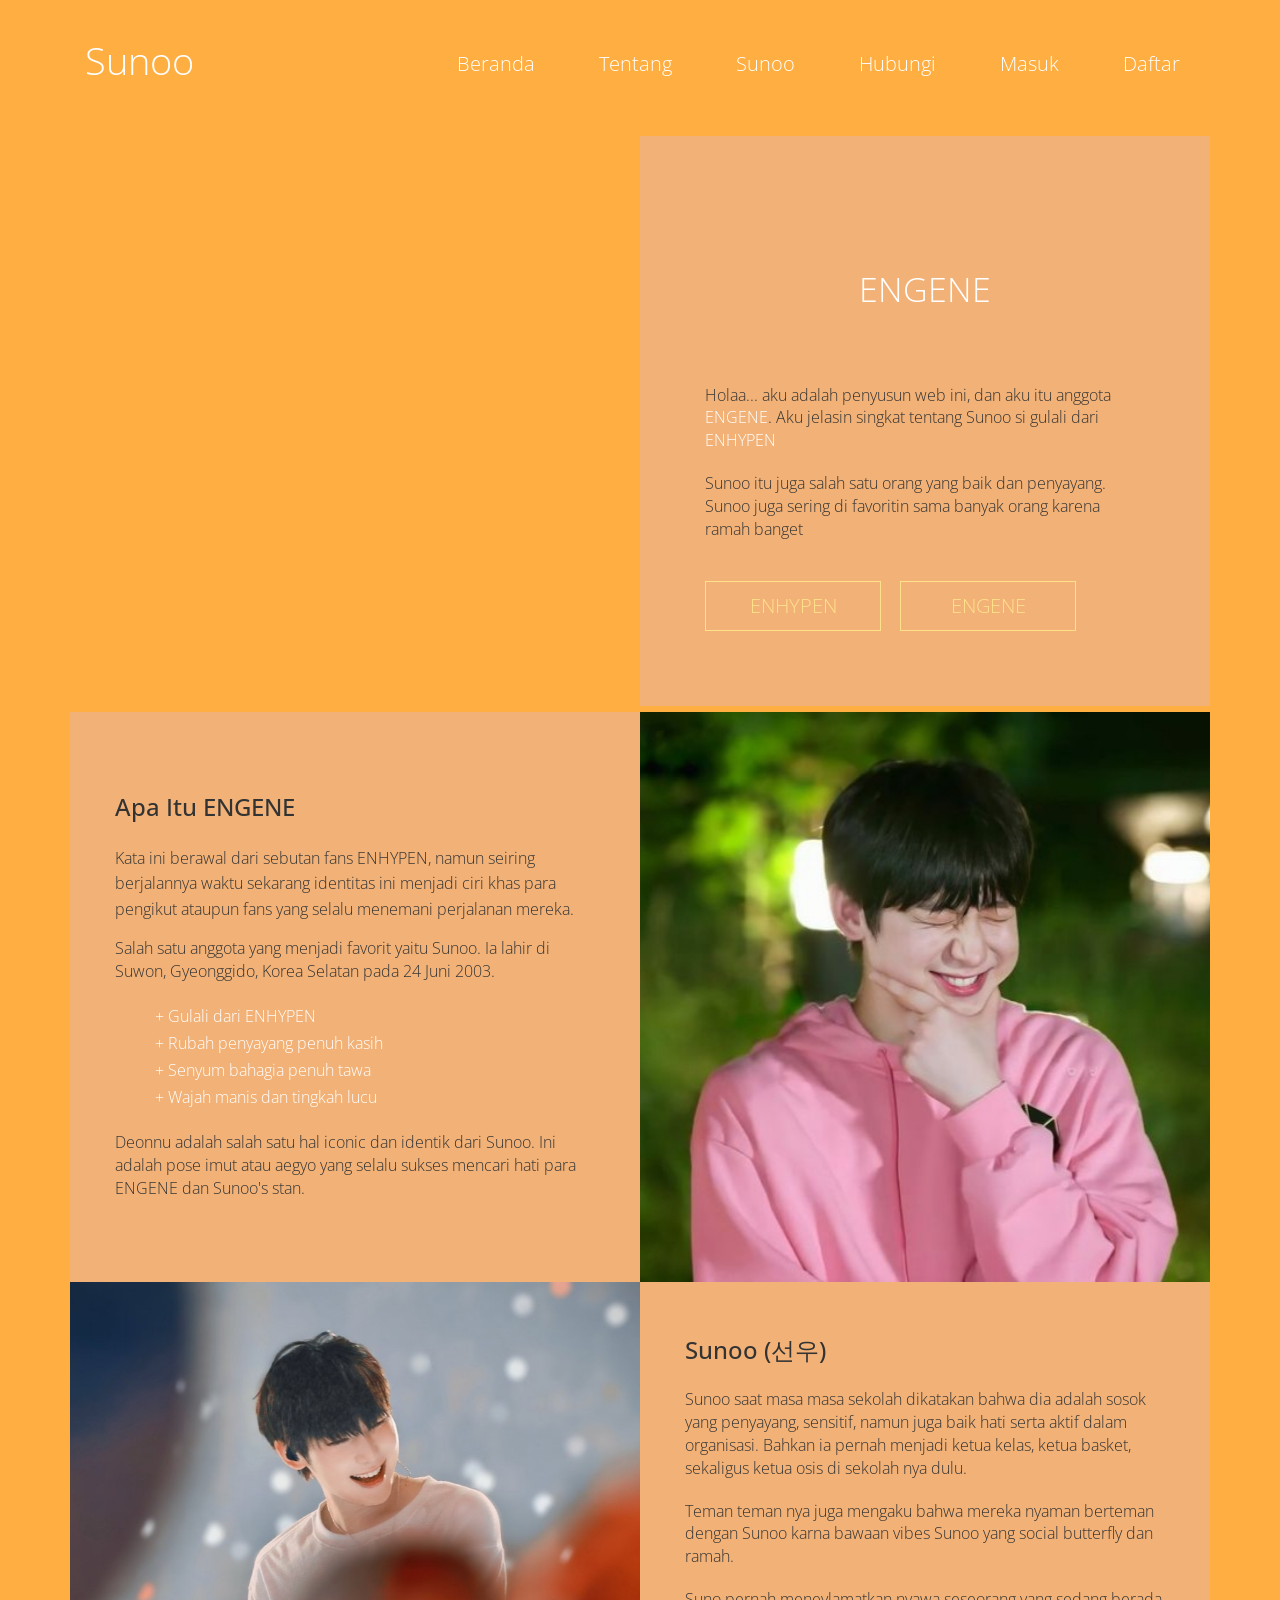
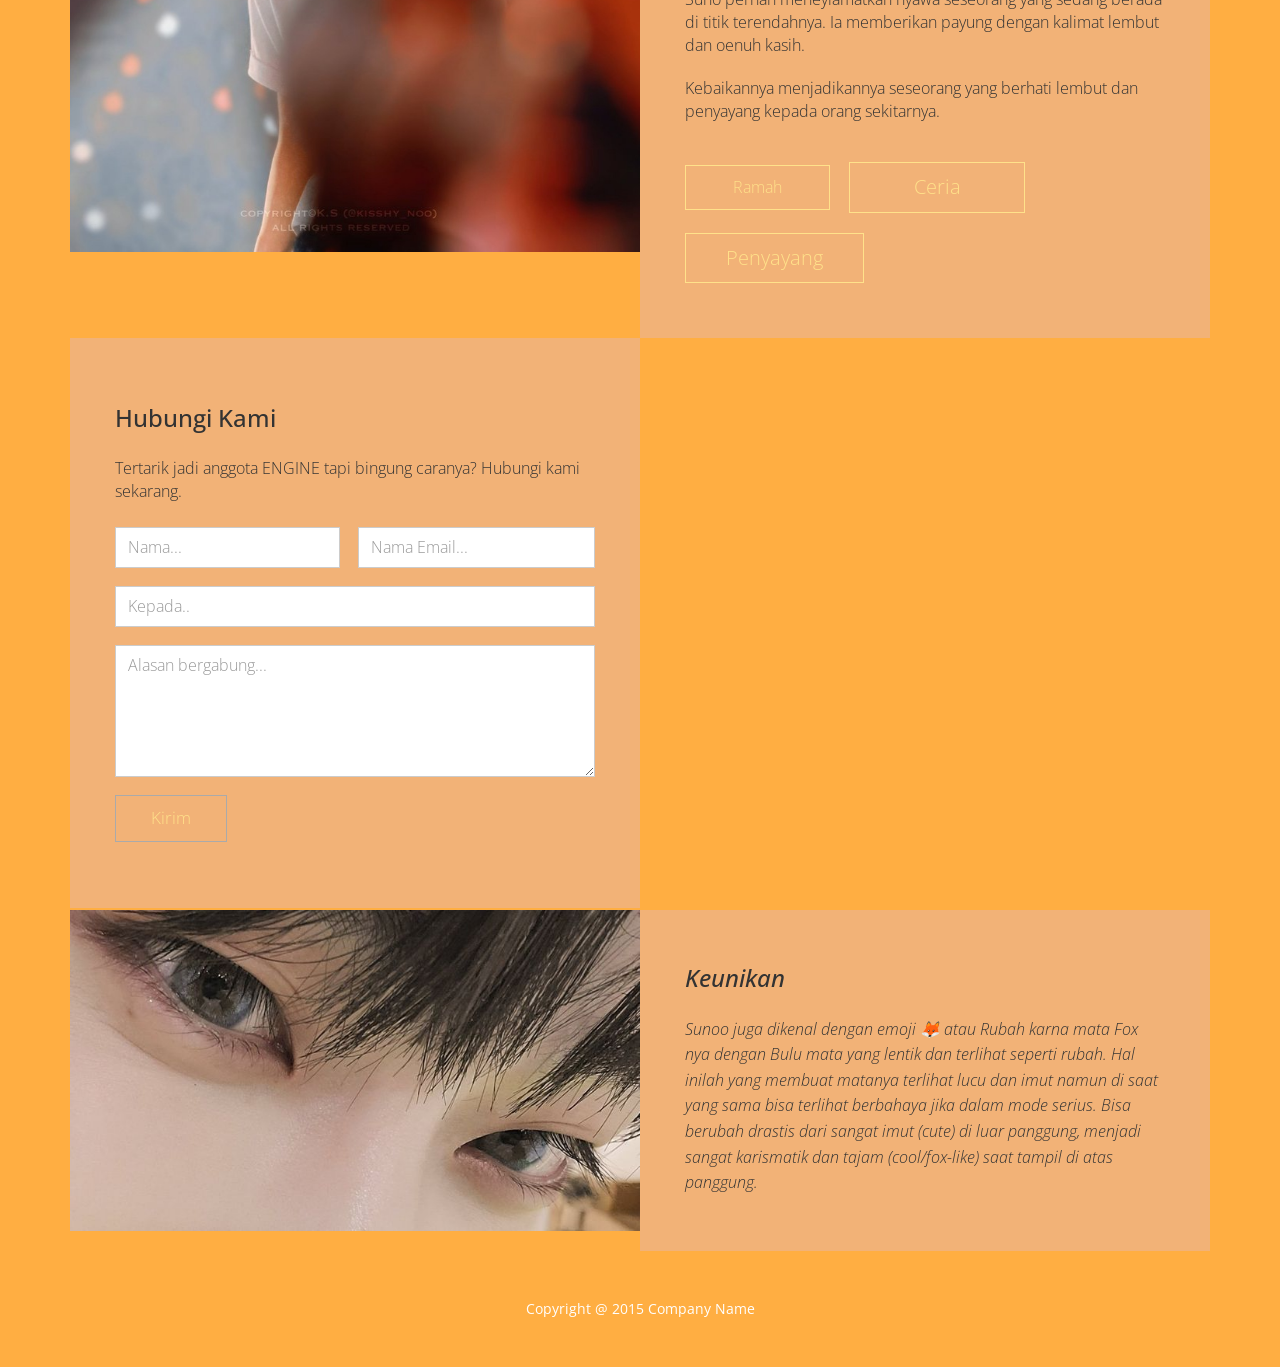
==== commit 2de31917: "Update index.html" ====
--- a/index.html
+++ b/index.html
@@ -47,10 +47,10 @@
            </div>
            <div class="col-lg-6 col-md-6 content-item content-item-1 background">
                <h2 class="main-title text-center dark-blue-text">ENGENE</h2>
-               <p>Holaa... aku adalah penyusun web ini, dan aku itu anggota <span class="light-blue-text">ENGENE</span>. Aku jelasin singkat tentang Suno si gulali dari <span class="light-blue-text">ENHYPEN</span></p>
-               <p>Suno itu juga salah satu orang yang baik dan penyayang. Suno juga sering di favoritin sama banyak orang karena ramah banget</p>               
+               <p>Holaa... aku adalah penyusun web ini, dan aku itu anggota <span class="light-blue-text">ENGENE</span>. Aku jelasin singkat tentang Sunoo si gulali dari <span class="light-blue-text">ENHYPEN</span></p>
+               <p>Sunoo itu juga salah satu orang yang baik dan penyayang. Sunoo juga sering di favoritin sama banyak orang karena ramah banget</p>               
                <button type="button" class="btn btn-big dark-blue-bordered-btn">ENHYPEN</button>
-               <button type="button" class="btn btn-big dark-blue-btn">ENGENE</button>
+               <button type="button" class="btn btn-big dark-blue-bordered-btn">ENGENE</button>
            </div>
        </section>
 
@@ -88,8 +88,8 @@
            <p>Kebaikannya menjadikannya seseorang yang berhati lembut dan penyayang kepada orang sekitarnya.</p>
            <div>
                <button type="button" class="btn dark-blue-bordered-btn normal-btn">Ramah</button>
-               <button type="button" class="btn yellow-btn normal-btn">Ceria</button>
-               <button type="button" class="btn green-btn normal-btn">Penyayang</button>    
+               <button type="button" class="btn btn-big dark-blue-bordered-btn">Ceria</button>
+                <button type="button" class="btn btn-big dark-blue-bordered-btn">Penyayang</button>  
            </div>             
        </div>
    </section>
@@ -209,7 +209,40 @@
 });
 </script>
 
-	
+	<script>
+    
+    const loginMenu = document.getElementById("loginMenu");
+    const registerMenu = document.getElementById("registerMenu");
+    const logoutMenu = document.getElementById("logoutMenu");
+    const authLink = document.getElementById("authLink");
+
+    
+    const isLoggedIn = localStorage.getItem("username");
+
+    if (isLoggedIn) {
+        
+        loginMenu.style.display = "none";    
+        registerMenu.style.display = "none"; 
+        logoutMenu.style.display = "inline-block";  
+
+        authLink.href = "../index.html";
+        loginMenu.href ="../index.html";
+        registerMenu.href="../index.html";
+        
+        authLink.addEventListener("click", function(e) {
+            e.preventDefault(); 
+            
+            localStorage.removeItem("username");
+            alert("Kamu berhasil keluar!");
+
+            window.location.reload();
+            
+            
+             
+        });
+
+    }
+        </script>
 	
 </body>
 </html>
--- a/css/templatemo-style.css
+++ b/css/templatemo-style.css
@@ -17,7 +17,8 @@
 body{
     margin:0;
     padding:0;
-    background-image:url(../images/backl.jpg);
+    background-image:url(../images/bac.jpg);
+	background-color:#FFAE42;
     background-repeat:no-repeat;
     background-size:100% 100%;
     font-family: 'Open Sans', sans-serif;
@@ -38,7 +39,7 @@
 .fixed-header{
     width:100%;
     float:left;
-    /*background-color:#023D69;*/
+    /*background-color:#FFAE42;*/
     position:fixed;
     top:0;
     z-index:111;
@@ -52,9 +53,9 @@
     right: 17px;
     margin: 0;
     z-index: 99999999;
-    color: #FFAE42;
+    color: #F2B277;
     padding: 10px 10px;
-    background-color:#FFAE42;
+    background-color:#F2B277;
     border: none;
     font-weight: bold;
     display:none;
@@ -66,7 +67,7 @@
 }
 .navbar-brand:hover,
 .navbar-brand:focus {
-    color: #FFAE42;
+    color: #fff;
 }
 .fixed-header ul{
     padding:0;
@@ -124,7 +125,7 @@
     min-height:284px !important;    
 }
 .background {
-    background-color:#fff;
+    background-color:#F2B277;
     padding: 55px 45px;
 }
 .about-text-container {
@@ -164,15 +165,15 @@
 .dark-blue-bordered-btn:hover,
 .dark-blue-bordered-btn:focus,
 .dark-blue-btn {
-    background: FFAE42;
-    color: white;    
+    background: #fff;
+    color: #fff;    
 }
 .dark-blue-btn:hover,
 .dark-blue-btn:focus,
 .dark-blue-bordered-btn {
     background: none;
-    border: 1px solid #006699;
-    color: #006699;
+    border: 1px solid #FFE18A;
+    color: #FFE18A;
 }
 .section-text {
     line-height: 1.6;
@@ -207,7 +208,7 @@
 .btn-contact {
     font-size: 17px;
     padding: 10px 35px;
-    color: #807D7D;
+    color: #FFE18A;
     font-weight: 300;
     margin-top: 0;
     transition: all 0.3s ease;
@@ -222,24 +223,24 @@
     border: 1px solid #aaa;
 }
 .yellow-btn {
-    background:#ACA633;
-    border:1px solid #ACA633;
+    background:#FFE18A;
+    border:1px solid#FFE18A;
     color:#fff;
 }
 .yellow-btn:hover,
 .yellow-btn:focus {
     background: none;
-    color: #ACA633;
+    color: #FFE18A;
 }
 .green-btn {
-    background:#168887;
-    border:1px solid #168887;
+    background:#FFE18A;
+    border:1px solid #FFE18A;
     color:#fff; 
 }
 .green-btn:hover,
 .green-btn:focus {
     background: none;
-    color: #168887;
+    color: #FFE18A;
 }
 .normal-btn {
     font-size: 16px;
@@ -428,7 +429,7 @@
         overflow: auto;
     }
     .main-menu ul li {
-        display: block;
+        display: inline-block;;
         padding: 10px 0px;
         width: 100%;
         float:left;
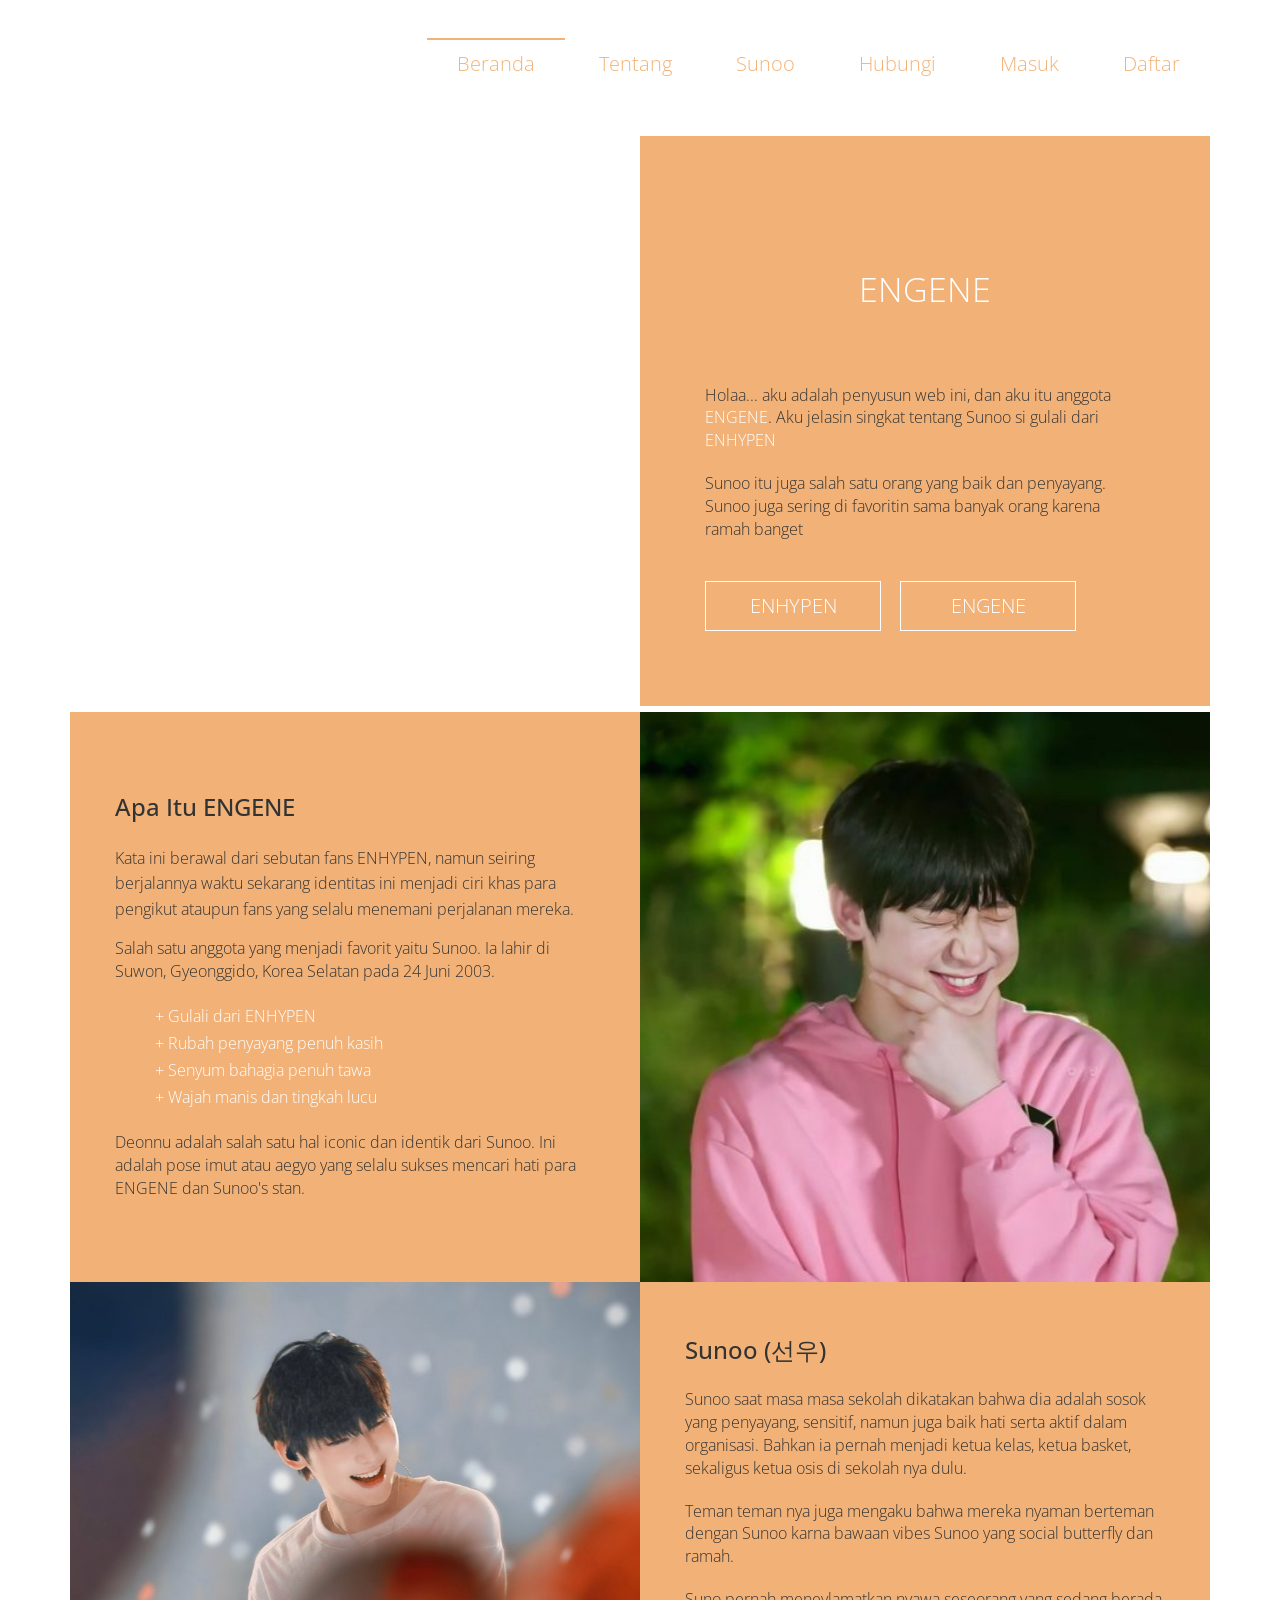
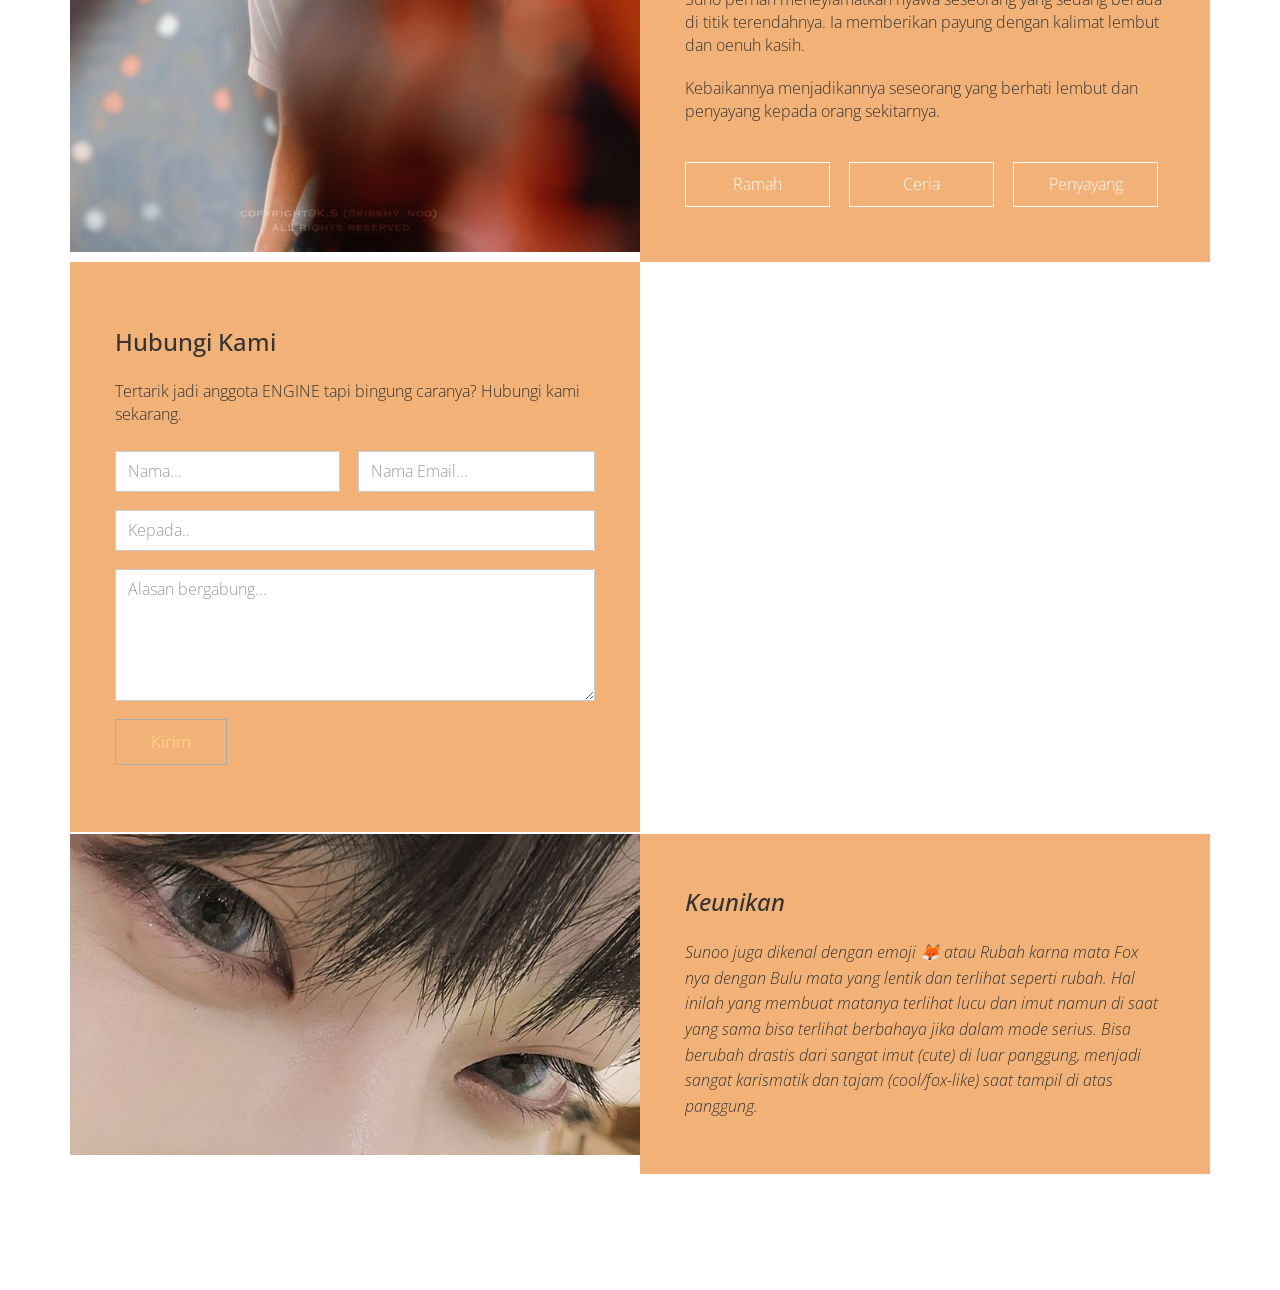
==== commit 630cdbb8: "Update index.html" ====
--- a/index.html
+++ b/index.html
@@ -88,8 +88,8 @@
            <p>Kebaikannya menjadikannya seseorang yang berhati lembut dan penyayang kepada orang sekitarnya.</p>
            <div>
                <button type="button" class="btn dark-blue-bordered-btn normal-btn">Ramah</button>
-               <button type="button" class="btn btn-big dark-blue-bordered-btn">Ceria</button>
-                <button type="button" class="btn btn-big dark-blue-bordered-btn">Penyayang</button>  
+               <button type="button" class="btn dark-blue-bordered-btn normal-btn">Ceria</button>
+               <button type="button" class="btn dark-blue-bordered-btn normal-btn">Penyayang</button>  
            </div>             
        </div>
    </section>
@@ -165,7 +165,7 @@
 
 <div class="text-center footer">
 	<div class="container">
-		Copyright @ 2015 Company Name
+		Copyright @ 2026 Maulaa
     </div>
 </div>
 
--- a/css/templatemo-style.css
+++ b/css/templatemo-style.css
@@ -18,7 +18,7 @@
     margin:0;
     padding:0;
     background-image:url(../images/bac.jpg);
-	background-color:#FFAE42;
+	background-color:#fff;
     background-repeat:no-repeat;
     background-size:100% 100%;
     font-family: 'Open Sans', sans-serif;
@@ -39,7 +39,7 @@
 .fixed-header{
     width:100%;
     float:left;
-    /*background-color:#FFAE42;*/
+    background-color:#fff;
     position:fixed;
     top:0;
     z-index:111;
@@ -53,21 +53,21 @@
     right: 17px;
     margin: 0;
     z-index: 99999999;
-    color: #F2B277;
+    color: #fff;
     padding: 10px 10px;
-    background-color:#F2B277;
+    background-color:#fff;
     border: none;
     font-weight: bold;
     display:none;
 }
 .navbar-brand {
-    color: #fff;
+    color:#fff;
     font-weight:300;
     font-size: 38px;
 }
 .navbar-brand:hover,
 .navbar-brand:focus {
-    color: #fff;
+    color:#fff;
 }
 .fixed-header ul{
     padding:0;
@@ -80,15 +80,15 @@
 }
 .fixed-header ul li a{
     text-decoration:none;
-    color:#fff;
+    color:#F2B277;
     font-size: 20px;
     font-weight: 300;
     padding: 10px 30px 0;    
 }
 .fixed-header ul li a:hover,
 .fixed-header ul li .current{
-    color: #fff;
-    border-top:2px solid #FFAE42;
+    color: #F2B277;
+    border-top:2px solid #F2B277;
 }
 .fixed-header {
     background: transparent;
@@ -172,8 +172,8 @@
 .dark-blue-btn:focus,
 .dark-blue-bordered-btn {
     background: none;
-    border: 1px solid #FFE18A;
-    color: #FFE18A;
+    border: 1px solid #fff;
+    color: #fff;
 }
 .section-text {
     line-height: 1.6;
@@ -401,7 +401,7 @@
         top: 8px;
     }
     .navbar-toggle .icon-bar {
-        background-color: #006699;
+        background-color: #fff;
     }
     
     .fixed-header ul li a:hover, 
@@ -416,7 +416,7 @@
     }
     .main-menu ul {
         width: 100%;
-        background-color: #023D69;
+        background-color: #FFE18A;
     }
     .main-menu {
         max-height: 0;
